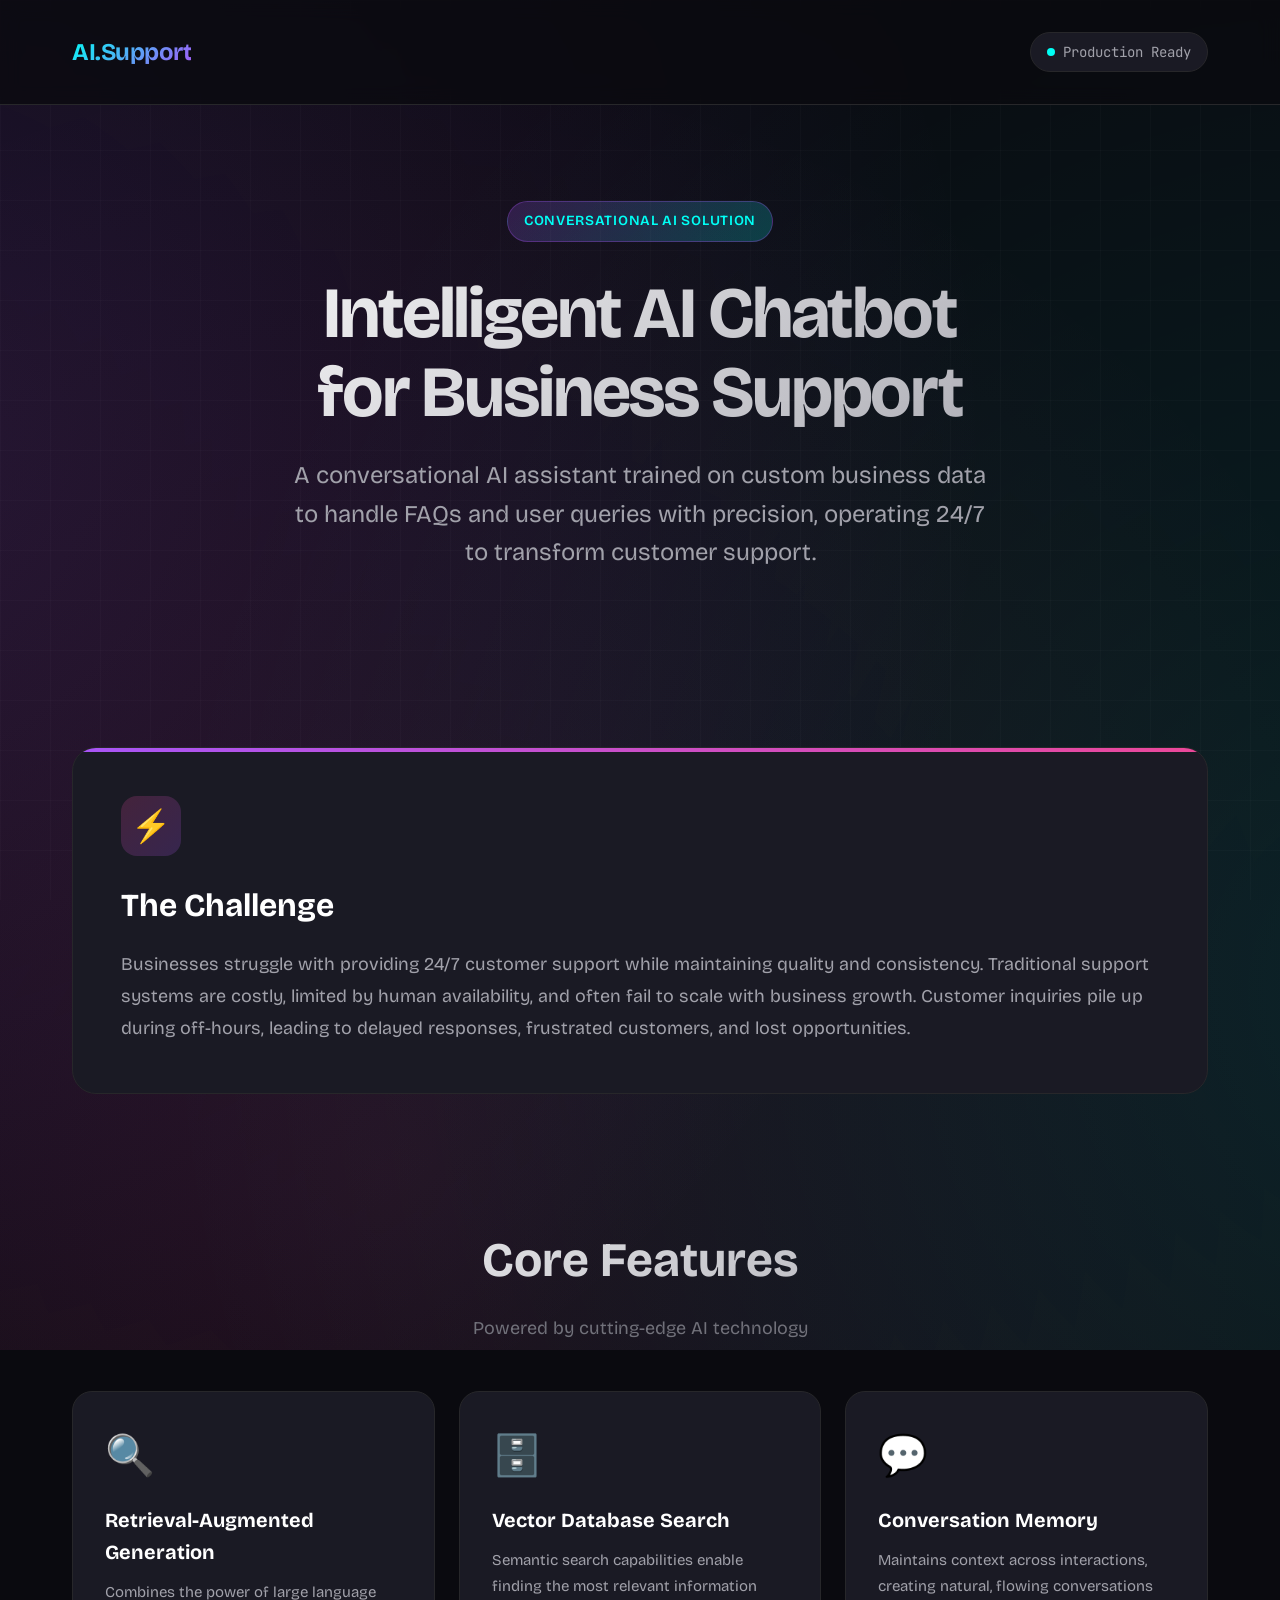
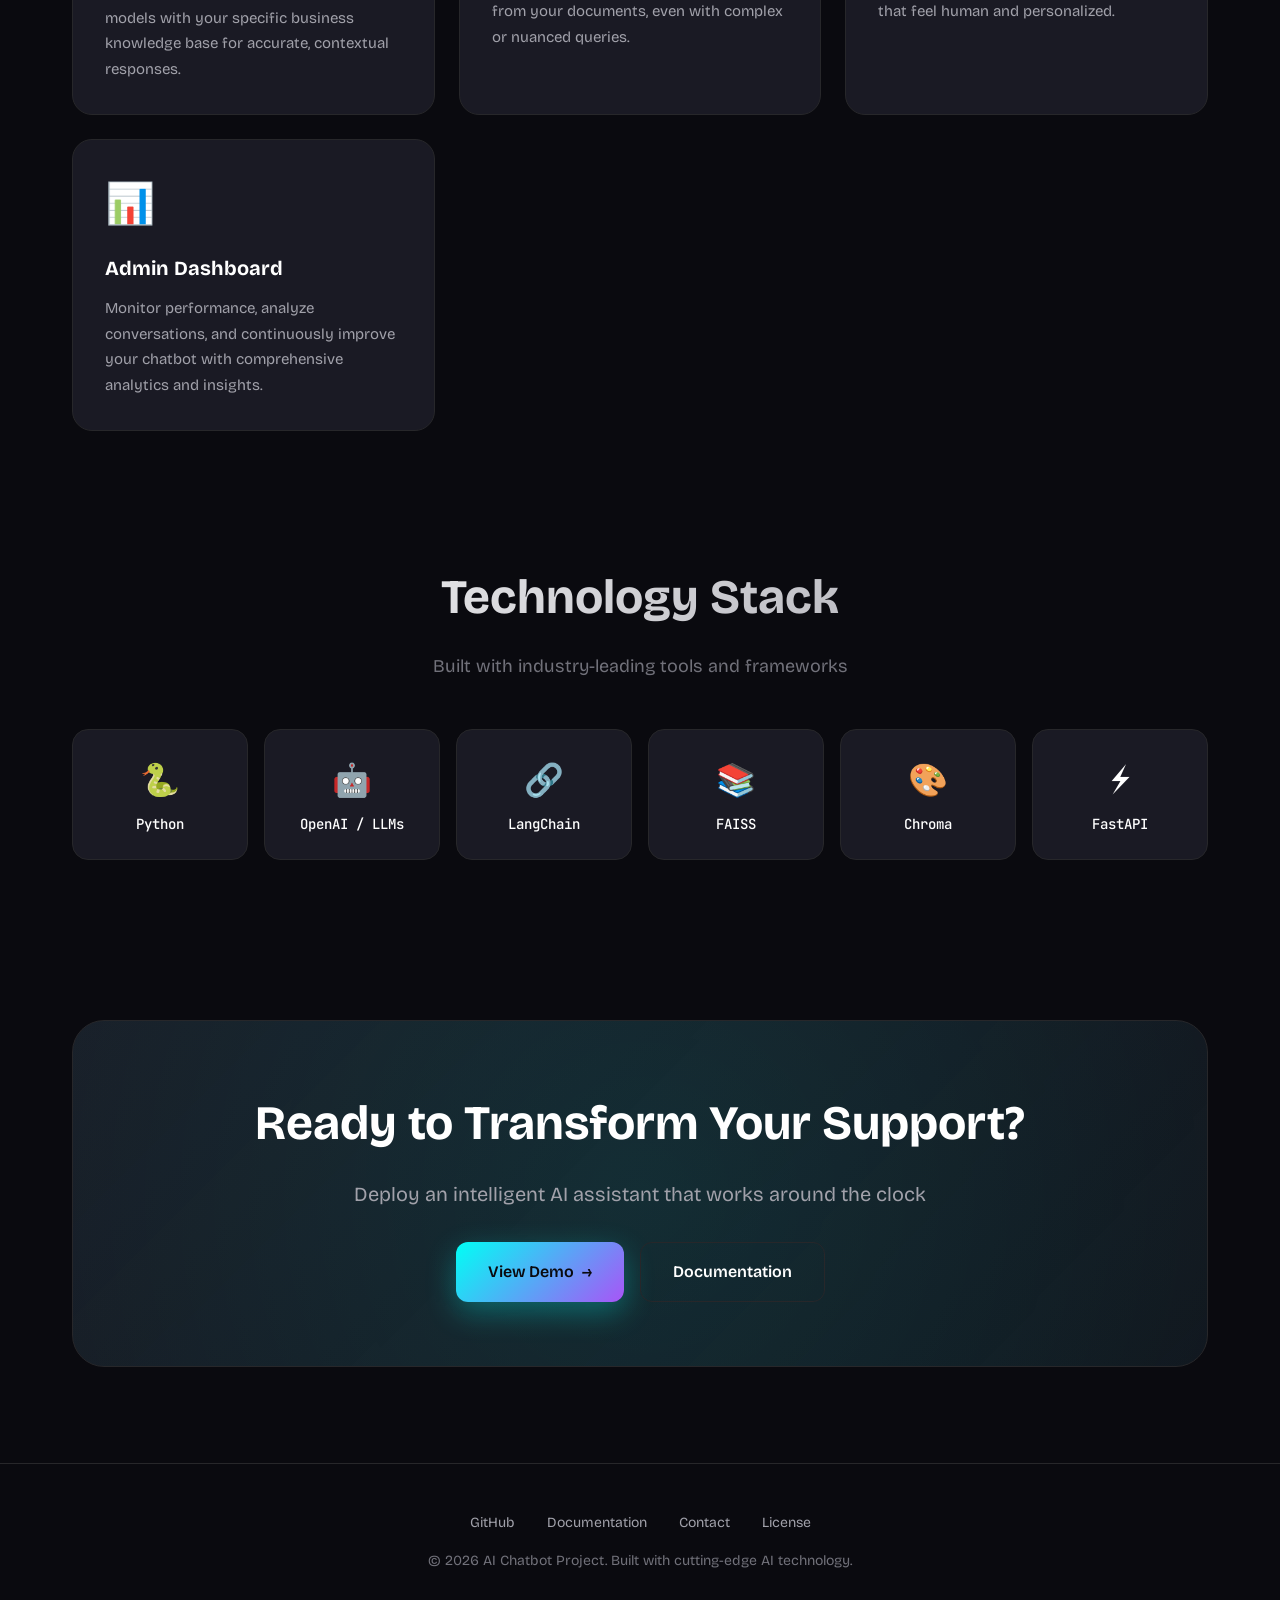
==== index.html @ 48426cfd "Update index.html to redirect to assistant.html" ====
<!DOCTYPE html>
<html lang="en">
<head>
    <meta charset="UTF-8">
    <meta name="viewport" content="width=device-width, initial-scale=1.0">
    <title>Redirecting to Assistant...</title>
    <script>
        window.location.replace('./assistant.html');
    </script>
</head>
<body>
    <p>Redirecting to <a href="./assistant.html">assistant.html</a>...</p>
</body>
</html>
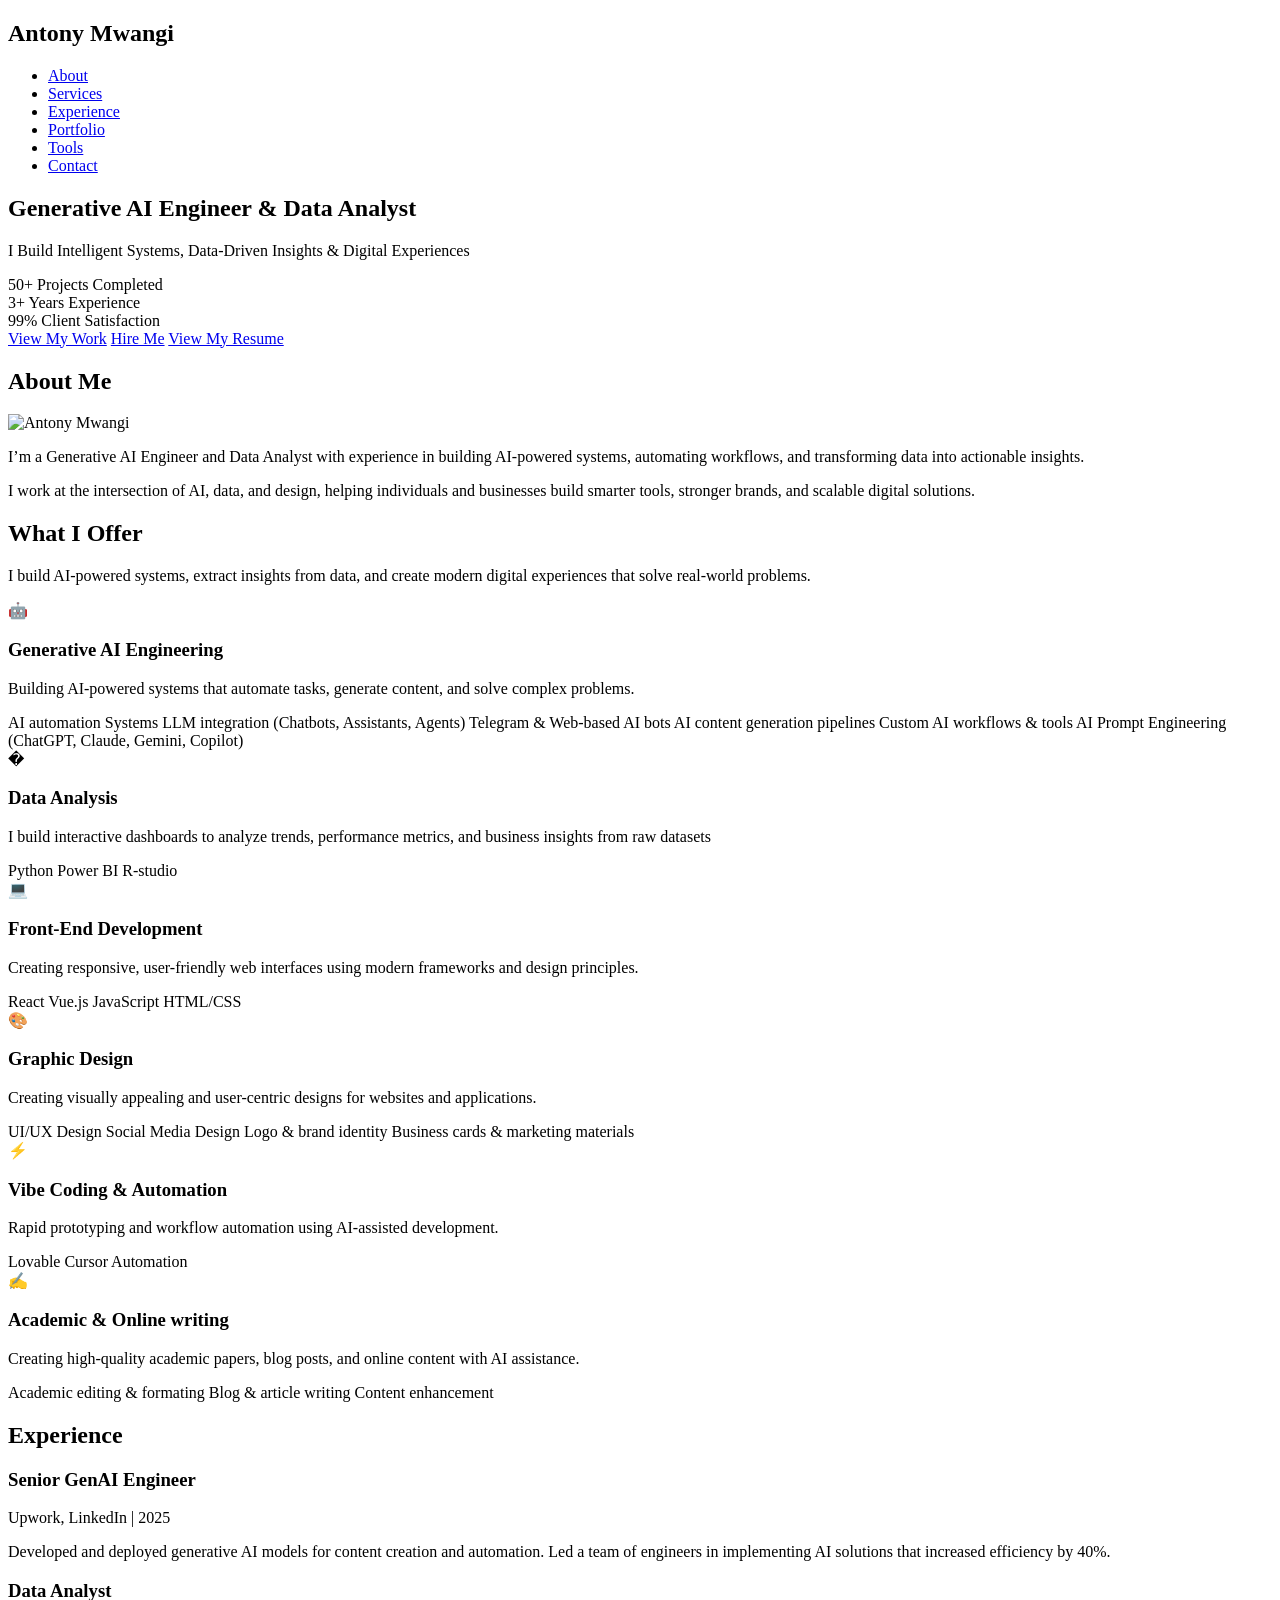
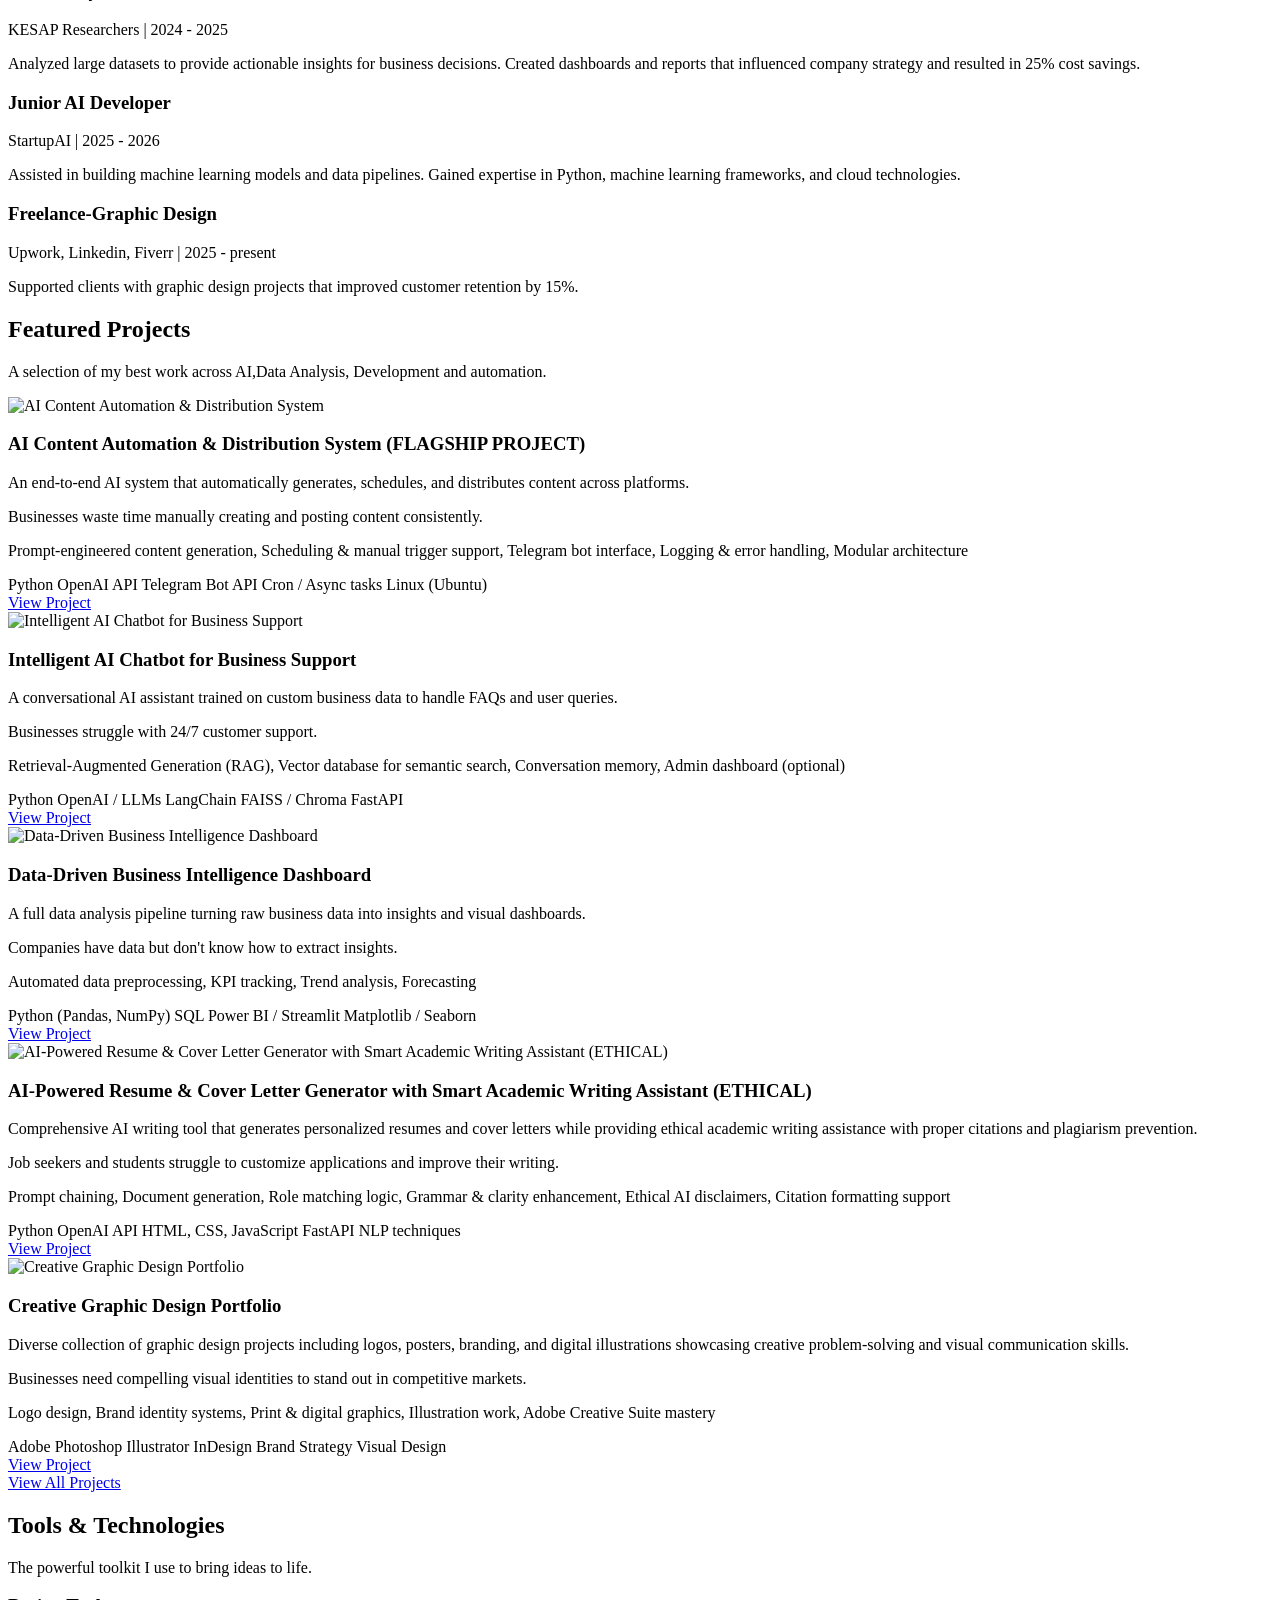
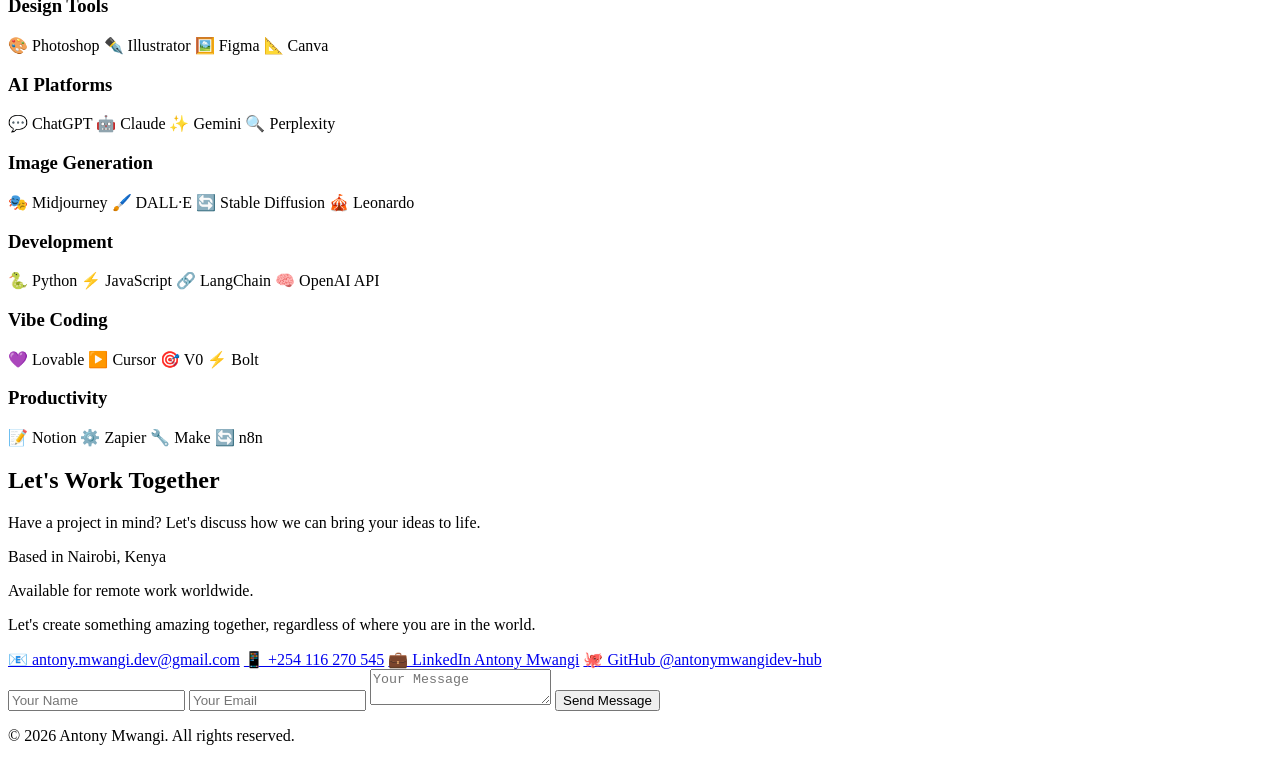
==== commit 9188f38d: "Add assistant-website link to Intelligent AI Chatbot project" ====
--- a/index.html
+++ b/index.html
@@ -3,12 +3,376 @@
 <head>
     <meta charset="UTF-8">
     <meta name="viewport" content="width=device-width, initial-scale=1.0">
-    <title>Redirecting to Assistant...</title>
-    <script>
-        window.location.replace('./assistant.html');
-    </script>
+    <meta name="description" content="Professional portfolio of Antony Mwangi, GenAI Engineer and Data Analyst">
+    <title>Antony Mwangi - Portfolio</title>
+    <link rel="stylesheet" href="style.css">
 </head>
 <body>
-    <p>Redirecting to <a href="./assistant.html">assistant.html</a>...</p>
+    <header>
+        <nav>
+            <div class="nav-container">
+                <h1 class="logo">Antony Mwangi</h1>
+                <ul class="nav-links">
+                    <li><a href="#about">About</a></li>
+                    <li><a href="#services">Services</a></li>
+                    <li><a href="#experience">Experience</a></li>
+                    <li><a href="#projects">Portfolio</a></li>
+                    <li><a href="#tools">Tools</a></li>
+                    <li><a href="#contact">Contact</a></li>
+                </ul>
+                <div class="hamburger">
+                    <span></span>
+                    <span></span>
+                    <span></span>
+                </div>
+            </div>
+        </nav>
+    </header>
+
+    <section id="hero">
+        <div class="hero-content">
+            <h1>Generative AI Engineer & Data Analyst</h1>
+            <p>I Build Intelligent Systems, Data-Driven Insights & Digital Experiences</p>
+            <div class="hero-stats">
+                <div class="stat">
+                    <span class="stat-number">50+</span>
+                    <span class="stat-label">Projects Completed</span>
+                </div>
+                <div class="stat">
+                    <span class="stat-number">3+</span>
+                    <span class="stat-label">Years Experience</span>
+                </div>
+                <div class="stat">
+                    <span class="stat-number">99%</span>
+                    <span class="stat-label">Client Satisfaction</span>
+                </div>
+            </div>
+            <div class="hero-buttons">
+                <a href="https://niklaus-website.vercel.app/" target="_blank" class="btn primary">View My Work</a>
+                <a href="#contact" class="btn secondary">Hire Me</a>
+                <a href="My-CV.pdf" target="_blank" class="btn secondary">View My Resume</a>
+            </div>
+        </div>
+    </section>
+
+    <section id="about">
+        <div class="container">
+            <h2>About Me</h2>
+            <div class="about-content">
+                <img src="nik.jpg" alt="Antony Mwangi" class="profile-img">
+                <div class="about-text">
+                    <p>I’m a Generative AI Engineer and Data Analyst with experience in building AI-powered systems, automating workflows, and transforming data into actionable insights.</p>
+                    <p>I work at the intersection of AI, data, and design, helping individuals and businesses build smarter tools, stronger brands, and scalable digital solutions.</p>
+                </div>
+            </div>
+        </div>
+    </section>
+
+    <section id="services">
+        <div class="container">
+            <h2>What I Offer</h2>
+            <p class="section-subtitle">I build AI-powered systems, extract insights from data, and create modern digital experiences that solve real-world problems.</p>
+            <div class="services-grid">
+                <div class="service-card">
+                    <div class="service-icon">🤖</div>
+                    <h3>Generative AI Engineering</h3>
+                    <p>Building AI-powered systems that automate tasks, generate content, and solve complex problems.</p>
+                    <div class="service-tags">
+                        <span>AI automation Systems</span>
+                        <span>LLM integration (Chatbots, Assistants, Agents)</span>
+                        <span>Telegram & Web-based AI bots</span>
+                        <span>AI content generation pipelines</span>
+                        <span>Custom AI workflows & tools</span>
+                        <span>AI Prompt Engineering (ChatGPT, Claude, Gemini, Copilot)</span>
+                    </div>
+                </div>
+                <div class="service-card">
+                    <div class="service-icon">�</div>
+                    <h3>Data Analysis</h3>
+                    <p>I build interactive dashboards to analyze trends, performance metrics, and business insights from raw datasets</p>
+                    <div class="service-tags">
+                        <span>Python</span>
+                        <span>Power BI</span>
+                        <span>R-studio</span>
+                    </div>
+                </div>
+                <div class="service-card">
+                    <div class="service-icon">💻</div>
+                    <h3>Front-End Development</h3>
+                    <p>Creating responsive, user-friendly web interfaces using modern frameworks and design principles.</p>
+                    <div class="service-tags">
+                        <span>React</span>
+                        <span>Vue.js</span>
+                        <span>JavaScript</span>
+                        <span>HTML/CSS</span>
+                    </div>
+                </div>
+                <div class="service-card">
+                    <div class="service-icon">🎨</div>
+                    <h3>Graphic Design</h3>
+                    <p>Creating visually appealing and user-centric designs for websites and applications.</p>
+                    <div class="service-tags">
+                        <span>UI/UX Design</span>
+                        <span>Social Media Design</span>
+                        <span>Logo & brand identity</span>
+                        <span>Business cards & marketing materials</span>
+                    </div>
+                </div>
+                <div class="service-card">
+                    <div class="service-icon">⚡</div>
+                    <h3>Vibe Coding & Automation</h3>
+                    <p>Rapid prototyping and workflow automation using AI-assisted development.</p>
+                    <div class="service-tags">
+                        <span>Lovable</span>
+                        <span>Cursor</span>
+                        <span>Automation</span>
+                    </div>
+                </div>
+                <div class="service-card">
+                    <div class="service-icon">✍️</div>
+                    <h3>Academic & Online writing</h3>
+                    <p>Creating high-quality academic papers, blog posts, and online content with AI assistance.</p>
+                    <div class="service-tags">
+                        <span>Academic editing & formating</span>
+                        <span>Blog & article writing</span>
+                        <span>Content enhancement</span>
+                    </div>
+                </div>
+            </div>
+        </div>
+    </section>
+                    </ul>
+                </div>
+            </div>
+        </div>
+    </section>
+
+    <section id="experience">
+        <div class="container">
+            <h2>Experience</h2>
+            <div class="timeline">
+                <div class="timeline-item">
+                    <div class="timeline-content">
+                        <h3>Senior GenAI Engineer</h3>
+                        <p class="company"> Upwork, LinkedIn | 2025 </p>
+                        <p>Developed and deployed generative AI models for content creation and automation. Led a team of  engineers in implementing AI solutions that increased efficiency by 40%.</p>
+                    </div>
+                </div>
+                <div class="timeline-item">
+                    <div class="timeline-content">
+                        <h3>Data Analyst</h3>
+                        <p class="company">KESAP Researchers | 2024 - 2025</p>
+                        <p>Analyzed large datasets to provide actionable insights for business decisions. Created dashboards and reports that influenced company strategy and resulted in 25% cost savings.</p>
+                    </div>
+                </div>
+                <div class="timeline-item">
+                    <div class="timeline-content">
+                        <h3>Junior AI Developer</h3>
+                        <p class="company">StartupAI | 2025 - 2026</p>
+                        <p>Assisted in building machine learning models and data pipelines. Gained expertise in Python, machine learning frameworks, and cloud technologies.</p>
+                    </div>
+                </div>
+                <div class="timeline-item">
+                    <div class="timeline-content">
+                        <h3>Freelance-Graphic Design</h3>
+                        <p class="company">Upwork, Linkedin, Fiverr | 2025 - present</p>
+                        <p>Supported clients with graphic design projects that improved customer retention by 15%.</p>
+                    </div>
+            </div>
+        </div>
+    </section>
+
+    <section id="projects">
+        <div class="container">
+            <h2>Featured Projects</h2>
+            <p class="section-subtitle">A selection of my best work across AI,Data Analysis, Development and automation.</p>
+            <div class="projects-grid">
+                <div class="project-card">
+                    <img src="https://images.unsplash.com/photo-1677442136019-21780ecad995?w=600&h=400&fit=crop" alt="AI Content Automation & Distribution System">
+                    <div class="project-info">
+                        <h3>AI Content Automation & Distribution System (FLAGSHIP PROJECT)</h3>
+                        <p>An end-to-end AI system that automatically generates, schedules, and distributes content across platforms.</p>
+                        <p>Businesses waste time manually creating and posting content consistently.</p>
+                        <p>Prompt-engineered content generation, Scheduling & manual trigger support, Telegram bot interface, Logging & error handling, Modular architecture</p>
+                        <div class="project-tags">
+                            <span>Python</span>
+                            <span>OpenAI API</span>
+                            <span>Telegram Bot API</span>
+                            <span>Cron / Async tasks</span>
+                            <span>Linux (Ubuntu)</span>
+                        </div>
+                        <a href="https://antonymwangidev-hub.github.io/ai-content-engine/" target="_blank" class="btn">View Project</a>
+                    </div>
+                </div>
+                <div class="project-card">
+                    <img src="https://images.unsplash.com/photo-1676299081847-824916de030a?w=600&h=400&fit=crop" alt="Intelligent AI Chatbot for Business Support">
+                    <div class="project-info">
+                        <h3>Intelligent AI Chatbot for Business Support</h3>
+                        <p>A conversational AI assistant trained on custom business data to handle FAQs and user queries.</p>
+                        <p>Businesses struggle with 24/7 customer support.</p>
+                        <p>Retrieval-Augmented Generation (RAG), Vector database for semantic search, Conversation memory, Admin dashboard (optional)</p>
+                        <div class="project-tags">
+                            <span>Python</span>
+                            <span>OpenAI / LLMs</span>
+                            <span>LangChain</span>
+                            <span>FAISS / Chroma</span>
+                            <span>FastAPI</span>
+                        </div>
+                        <a href="https://antonymwangidev-hub.github.io/assistant-website/" target="_blank" class="btn">View Project</a>
+                    </div>
+                </div>
+                <div class="project-card">
+                    <img src="https://images.unsplash.com/photo-1551288049-bebda4e38f71?w=600&h=400&fit=crop" alt="Data-Driven Business Intelligence Dashboard">
+                    <div class="project-info">
+                        <h3>Data-Driven Business Intelligence Dashboard</h3>
+                        <p>A full data analysis pipeline turning raw business data into insights and visual dashboards.</p>
+                        <p>Companies have data but don't know how to extract insights.</p>
+                        <p>Automated data preprocessing, KPI tracking, Trend analysis, Forecasting</p>
+                        <div class="project-tags">
+                            <span>Python (Pandas, NumPy)</span>
+                            <span>SQL</span>
+                            <span>Power BI / Streamlit</span>
+                            <span>Matplotlib / Seaborn</span>
+                        </div>
+                        <a href="#" class="btn">View Project</a>
+                    </div>
+                </div>
+                <div class="project-card">
+                    <img src="https://images.unsplash.com/photo-1456324504439-367cee3b3c32?w=600&h=400&fit=crop" alt="AI-Powered Resume & Cover Letter Generator with Smart Academic Writing Assistant (ETHICAL)">
+                    <div class="project-info">
+                        <h3>AI-Powered Resume & Cover Letter Generator with Smart Academic Writing Assistant (ETHICAL)</h3>
+                        <p>Comprehensive AI writing tool that generates personalized resumes and cover letters while providing ethical academic writing assistance with proper citations and plagiarism prevention.</p>
+                        <p>Job seekers and students struggle to customize applications and improve their writing.</p>
+                        <p>Prompt chaining, Document generation, Role matching logic, Grammar & clarity enhancement, Ethical AI disclaimers, Citation formatting support</p>
+                        <div class="project-tags">
+                            <span>Python</span>
+                            <span>OpenAI API</span>
+                            <span>HTML, CSS, JavaScript</span>
+                            <span>FastAPI</span>
+                            <span>NLP techniques</span>
+                        </div>
+                        <a href="https://ai-resume-academic-assistant-qfs7vnyv7bvg8kvcgk8p2v.streamlit.app/" target="_blank" class="btn">View Project</a>
+                    </div>
+                </div>
+                <div class="project-card">
+                    <img src="assets/creative-graphic-design.svg" alt="Creative Graphic Design Portfolio">
+                    <div class="project-info">
+                        <h3>Creative Graphic Design Portfolio</h3>
+                        <p>Diverse collection of graphic design projects including logos, posters, branding, and digital illustrations showcasing creative problem-solving and visual communication skills.</p>
+                        <p>Businesses need compelling visual identities to stand out in competitive markets.</p>
+                        <p>Logo design, Brand identity systems, Print & digital graphics, Illustration work, Adobe Creative Suite mastery</p>
+                        <div class="project-tags">
+                            <span>Adobe Photoshop</span>
+                            <span>Illustrator</span>
+                            <span>InDesign</span>
+                            <span>Brand Strategy</span>
+                            <span>Visual Design</span>
+                        </div>
+                        <a href="https://drive.google.com/drive/folders/1k1yh0cEru_OJS1cpVD9zcraoEd6xQrXg?usp=drive_link" target="_blank" class="btn">View Project</a>
+                    </div>
+                </div>
+            </div>
+            <div class="view-all">
+                <a href="https://niklaus-website.vercel.app/" target="_blank" class="btn">View All Projects</a>
+            </div>
+        </div>
+    </section>
+
+    <section id="tools">
+        <div class="container">
+            <h2>Tools & Technologies</h2>
+            <p class="section-subtitle">The powerful toolkit I use to bring ideas to life.</p>
+            <div class="tools-grid">
+                <div class="tool-category">
+                    <h3>Design Tools</h3>
+                    <div class="tool-icons">
+                        <span>🎨 Photoshop</span>
+                        <span>✒️ Illustrator</span>
+                        <span>🖼️ Figma</span>
+                        <span>📐 Canva</span>
+                    </div>
+                </div>
+                <div class="tool-category">
+                    <h3>AI Platforms</h3>
+                    <div class="tool-icons">
+                        <span>💬 ChatGPT</span>
+                        <span>🤖 Claude</span>
+                        <span>✨ Gemini</span>
+                        <span>🔍 Perplexity</span>
+                    </div>
+                </div>
+                <div class="tool-category">
+                    <h3>Image Generation</h3>
+                    <div class="tool-icons">
+                        <span>🎭 Midjourney</span>
+                        <span>🖌️ DALL·E</span>
+                        <span>🔄 Stable Diffusion</span>
+                        <span>🎪 Leonardo</span>
+                    </div>
+                </div>
+                <div class="tool-category">
+                    <h3>Development</h3>
+                    <div class="tool-icons">
+                        <span>🐍 Python</span>
+                        <span>⚡ JavaScript</span>
+                        <span>🔗 LangChain</span>
+                        <span>🧠 OpenAI API</span>
+                    </div>
+                </div>
+                <div class="tool-category">
+                    <h3>Vibe Coding</h3>
+                    <div class="tool-icons">
+                        <span>💜 Lovable</span>
+                        <span>▶️ Cursor</span>
+                        <span>🎯 V0</span>
+                        <span>⚡ Bolt</span>
+                    </div>
+                </div>
+                <div class="tool-category">
+                    <h3>Productivity</h3>
+                    <div class="tool-icons">
+                        <span>📝 Notion</span>
+                        <span>⚙️ Zapier</span>
+                        <span>🔧 Make</span>
+                        <span>🔄 n8n</span>
+                    </div>
+                </div>
+            </div>
+        </div>
+    </section>
+
+    <section id="contact">
+        <div class="container">
+            <h2>Let's Work Together</h2>
+            <p class="section-subtitle">Have a project in mind? Let's discuss how we can bring your ideas to life.</p>
+            <div class="contact-content">
+                <div class="contact-info">
+                    <p>Based in Nairobi, Kenya</p>
+                    <p>Available for remote work worldwide.</p>
+                    <p>Let's create something amazing together, regardless of where you are in the world.</p>
+                    <div class="contact-links">
+                        <a href="mailto:antony.mwangi.dev@gmail.com" class="contact-link">📧 antony.mwangi.dev@gmail.com</a>
+                        <a href="https://wa.me/254116270545" target="_blank" class="contact-link">📱 +254 116 270 545</a>
+                        <a href="https://linkedin.com/in/antonywangi" target="_blank" class="contact-link">💼 LinkedIn Antony Mwangi</a>
+                        <a href="https://github.com/antonymwangidev-hub" target="_blank" class="contact-link">🐙 GitHub @antonymwangidev-hub</a>
+                    </div>
+                </div>
+                <form class="contact-form">
+                    <input type="text" placeholder="Your Name" required>
+                    <input type="email" placeholder="Your Email" required>
+                    <textarea placeholder="Your Message" required></textarea>
+                    <button type="submit" class="btn">Send Message</button>
+                </form>
+            </div>
+        </div>
+    </section>
+
+    <footer>
+        <div class="container">
+            <p>&copy; 2026 Antony Mwangi. All rights reserved.</p>
+        </div>
+    </footer>
+
+    <script src="script.js"></script>
 </body>
-</html>
+</html>
